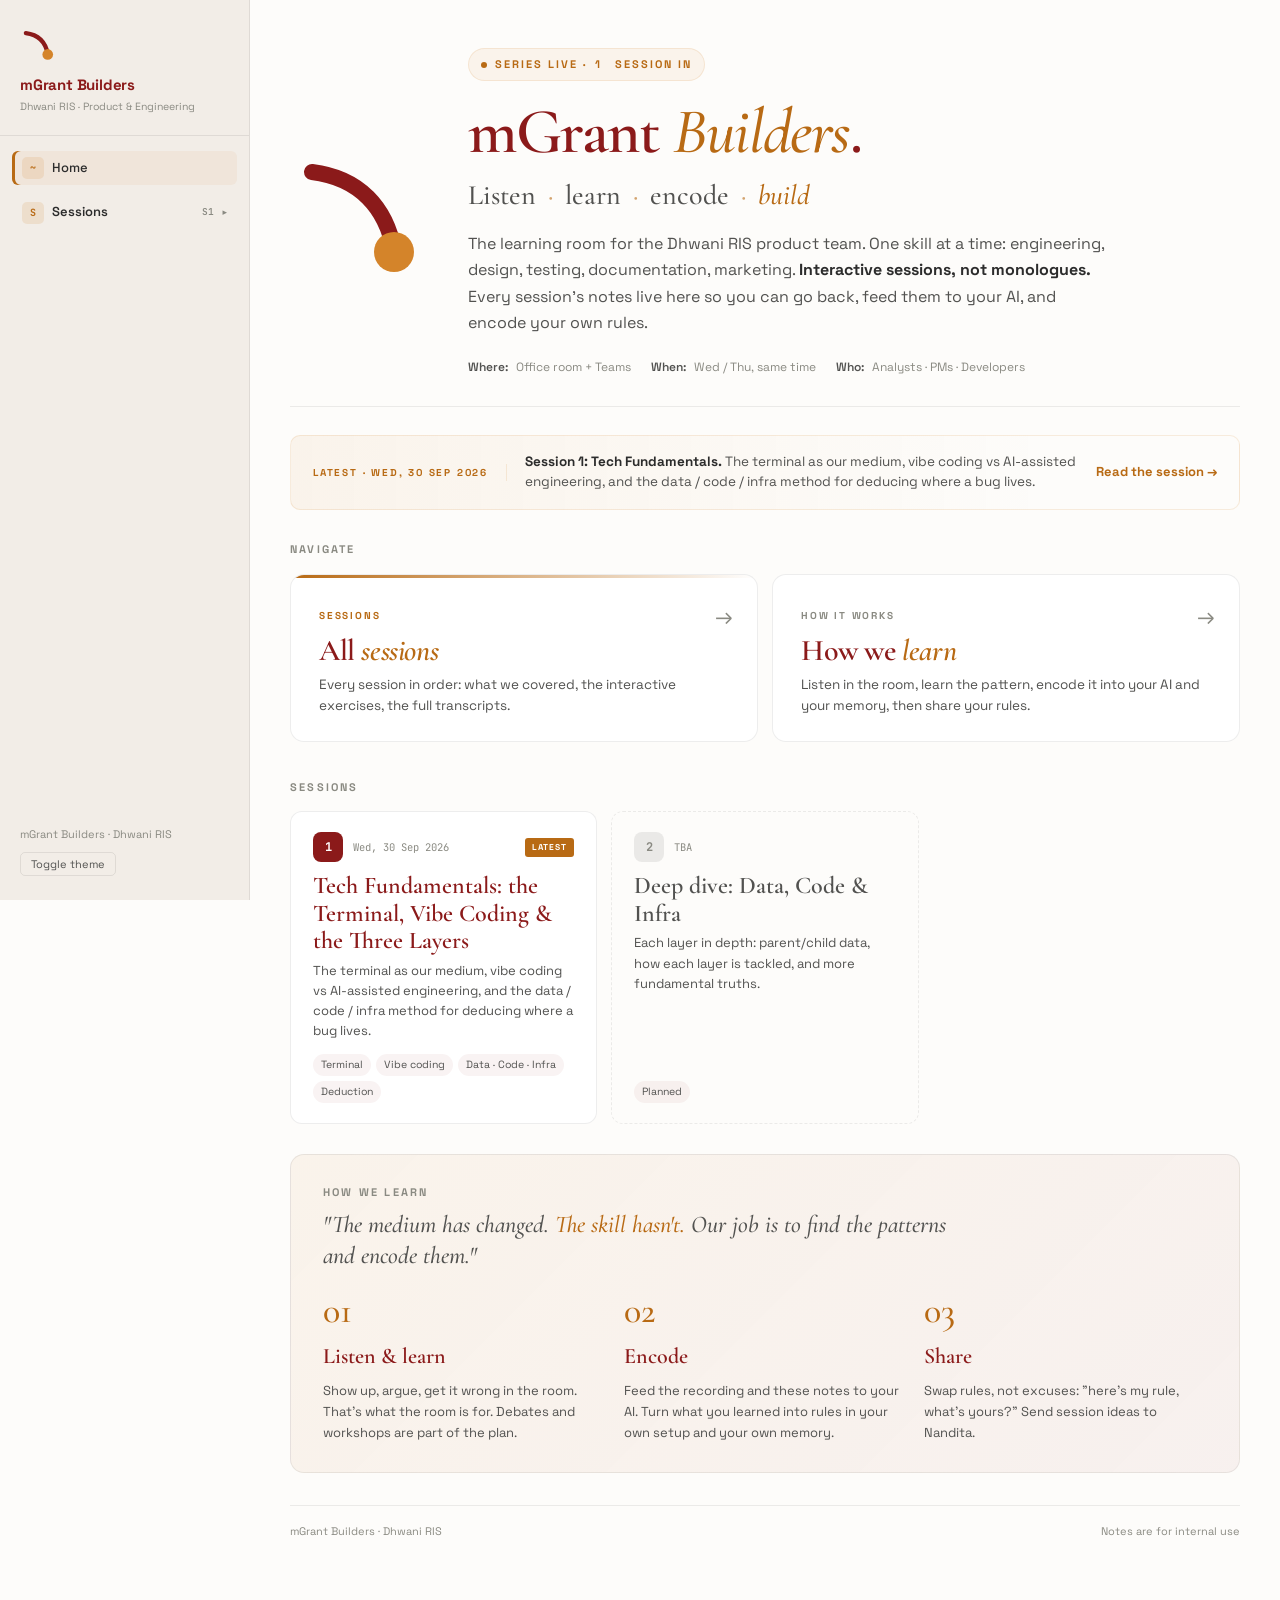
==== index.html @ bf8a9576 "Add mGrant Builders session site with Session 1: Tech Fundamentals Co-Authored-By: Claude Opus 5.5 (" ====
<!DOCTYPE html>
<html lang="en">
<head>
<meta charset="UTF-8">
<meta name="viewport" content="width=device-width, initial-scale=1.0">
<title>mGrant Builders &mdash; Dhwani RIS</title>
<meta name="description" content="mGrant Builders — session notes for the Dhwani RIS product team. Listen, learn, encode, build.">
<meta property="og:site_name" content="mGrant Builders — Dhwani RIS">
<meta property="og:title" content="mGrant Builders — Dhwani RIS">
<meta property="og:description" content="Session notes for the Dhwani RIS product team: fundamentals, patterns and the rules we encode into our AI.">
<meta property="og:type" content="website">
<link rel="icon" type="image/svg+xml" href="assets/logo.svg">
<link rel="preconnect" href="https://fonts.googleapis.com">
<link rel="stylesheet" href="https://fonts.googleapis.com/css2?family=Cormorant+Garamond:ital,wght@0,500;0,600;1,500&family=Space+Grotesk:wght@400;500;600;700&family=JetBrains+Mono:wght@400;500;600;700&display=swap">
<link rel="stylesheet" href="assets/style.css">
</head>
<body data-root="" data-page="index">

<aside class="sidebar"></aside>

<div class="main"><div class="content">

  <div class="home-hero">
    <svg class="home-logo" viewBox="0 0 150 150" aria-hidden="true">
      <path class="slide" d="M22 34 C 70 40, 96 70, 104 112" fill="none" stroke="#8B1A1A" stroke-width="16" stroke-linecap="round"/>
      <circle class="dot" cx="104" cy="114" r="20" fill="#D4842A"/>
    </svg>
    <div>
      <div class="home-eyebrow"><span class="pulse"></span> Series live &middot; <span id="sessionCount">1</span>&nbsp;session in</div>
      <h1>mGrant <em>Builders</em>.</h1>
      <div class="home-mantra">Listen<span class="sep">&middot;</span>learn<span class="sep">&middot;</span>encode<span class="sep">&middot;</span><em>build</em></div>
      <p class="home-hero-sub">The learning room for the Dhwani RIS product team. One skill at a time: engineering, design, testing, documentation, marketing. <strong>Interactive sessions, not monologues.</strong> Every session's notes live here so you can go back, feed them to your AI, and encode your own rules.</p>
      <div class="home-hero-meta">
        <span><strong>Where:</strong> Office room + Teams</span>
        <span><strong>When:</strong> Wed / Thu, same time</span>
        <span><strong>Who:</strong> Analysts &middot; PMs &middot; Developers</span>
      </div>
    </div>
  </div>

  <div class="home-last" id="latestBanner"></div>

  <div class="eyebrow">Navigate</div>
  <div class="home-nav">
    <a class="home-nav-card live" href="sessions/index.html">
      <span class="home-nav-tag">Sessions</span>
      <h3>All <em>sessions</em></h3>
      <p>Every session in order: what we covered, the interactive exercises, the full transcripts.</p>
    </a>
    <a class="home-nav-card" href="#how">
      <span class="home-nav-tag">How it works</span>
      <h3>How we <em>learn</em></h3>
      <p>Listen in the room, learn the pattern, encode it into your AI and your memory, then share your rules.</p>
    </a>
  </div>

  <div class="eyebrow">Sessions</div>
  <div class="session-grid" id="sessionGrid"></div>

  <div class="home-mission" id="how">
    <div class="eyebrow" style="margin-bottom:6px">How we learn</div>
    <p class="home-mission-lede">"The medium has changed. <em>The skill hasn't.</em> Our job is to find the patterns and encode them."</p>
    <div class="home-mission-grid">
      <div class="home-mission-block">
        <div class="home-mission-num">01</div>
        <h4>Listen &amp; learn</h4>
        <p>Show up, argue, get it wrong in the room. That's what the room is for. Debates and workshops are part of the plan.</p>
      </div>
      <div class="home-mission-block">
        <div class="home-mission-num">02</div>
        <h4>Encode</h4>
        <p>Feed the recording and these notes to your AI. Turn what you learned into rules in your own setup and your own memory.</p>
      </div>
      <div class="home-mission-block">
        <div class="home-mission-num">03</div>
        <h4>Share</h4>
        <p>Swap rules, not excuses: "here's my rule, what's yours?" Send session ideas to Nandita.</p>
      </div>
    </div>
  </div>

  <div class="main-footer">
    <span>mGrant Builders &middot; Dhwani RIS</span>
    <span>Notes are for internal use</span>
  </div>

</div></div>

<script src="assets/sessions.js"></script>
<script src="assets/site.js"></script>
</body>
</html>
---- assets/style.css ----
:root {
  --bg: #FDFCFA;
  --card-bg: #FFFFFF;
  --sidebar-bg: #F2EDE7;
  --sidebar-border: rgba(0,0,0,0.08);
  --text: #2C2C2C;
  --text-mid: #525250;
  --text-light: #8A8A82;
  --primary: #8B1A1A;
  --primary-bg: rgba(139, 26, 26, 0.05);
  --primary-light: rgba(139, 26, 26, 0.10);
  --accent: #B86A14;
  --accent-bg: rgba(212, 132, 42, 0.07);
  --accent-light: rgba(212, 132, 42, 0.14);
  --green: #1a7a1a;
  --green-bg: rgba(34, 139, 34, 0.08);
  --red: #A03030;
  --red-bg: rgba(160, 48, 48, 0.07);
  --rule: rgba(0,0,0,0.07);
  --code-bg: #1E1E1E;
  --code-fg: #E8A435;
  --infra: #3B6E8F;  --infra-bg: rgba(59,110,143,0.09);
  --code-c: #8B1A1A; --code-cbg: rgba(139,26,26,0.07);
  --data: #B86A14;   --data-bg: rgba(212,132,42,0.10);
  --sidebar-w: 250px;
  color-scheme: light;
}
@media (prefers-color-scheme: dark) {
  :root:not([data-theme="light"]) {
    --bg: #161412; --card-bg: #1F1C19; --sidebar-bg: #1A1715; --sidebar-border: rgba(255,255,255,0.08);
    --text: #ECE8E3; --text-mid: #BDB7AF; --text-light: #8C867E;
    --primary: #E0726A; --primary-bg: rgba(224,114,106,0.08); --primary-light: rgba(224,114,106,0.14);
    --accent: #E8A451; --accent-bg: rgba(232,164,81,0.08); --accent-light: rgba(232,164,81,0.16);
    --green: #6CC46C; --green-bg: rgba(108,196,108,0.10); --red: #E07A7A; --red-bg: rgba(224,122,122,0.10);
    --rule: rgba(255,255,255,0.08); --code-bg: #0F0E0D;
    --infra: #7FB3D5; --infra-bg: rgba(127,179,213,0.10);
    --code-c: #E0726A; --code-cbg: rgba(224,114,106,0.10);
    --data: #E8A451; --data-bg: rgba(232,164,81,0.12);
    color-scheme: dark;
  }
}
:root[data-theme="dark"] {
  --bg: #161412; --card-bg: #1F1C19; --sidebar-bg: #1A1715; --sidebar-border: rgba(255,255,255,0.08);
  --text: #ECE8E3; --text-mid: #BDB7AF; --text-light: #8C867E;
  --primary: #E0726A; --primary-bg: rgba(224,114,106,0.08); --primary-light: rgba(224,114,106,0.14);
  --accent: #E8A451; --accent-bg: rgba(232,164,81,0.08); --accent-light: rgba(232,164,81,0.16);
  --green: #6CC46C; --green-bg: rgba(108,196,108,0.10); --red: #E07A7A; --red-bg: rgba(224,122,122,0.10);
  --rule: rgba(255,255,255,0.08); --code-bg: #0F0E0D;
  --infra: #7FB3D5; --infra-bg: rgba(127,179,213,0.10);
  --code-c: #E0726A; --code-cbg: rgba(224,114,106,0.10);
  --data: #E8A451; --data-bg: rgba(232,164,81,0.12);
  color-scheme: dark;
}

* { margin: 0; padding: 0; box-sizing: border-box; }
html { scroll-behavior: smooth; }
body {
  font-family: 'Space Grotesk', system-ui, sans-serif;
  background: var(--bg); color: var(--text);
  font-size: 15px; line-height: 1.75;
  -webkit-font-smoothing: antialiased;
}
button { font-family: inherit; }
:focus-visible { outline: 2px solid var(--accent); outline-offset: 2px; border-radius: 4px; }

/* Sidebar (in-page nav) */
.sidebar {
  position: fixed; top: 0; left: 0; bottom: 0; width: var(--sidebar-w);
  background: var(--sidebar-bg); border-right: 1px solid var(--sidebar-border);
  overflow-y: auto; z-index: 100; padding: 24px 0; display: flex; flex-direction: column;
}
.sidebar-logo { padding: 0 20px 18px; border-bottom: 1px solid var(--sidebar-border); margin-bottom: 14px; }
.sidebar-logo .mark {
  width: 34px; height: 34px; border-radius: 8px; background: var(--primary); color: #fff;
  font-family: 'JetBrains Mono', monospace; font-weight: 700; font-size: 14px;
  display: flex; align-items: center; justify-content: center;
}
.sidebar-title { font-size: 15px; font-weight: 700; color: var(--primary); margin-top: 8px; letter-spacing: -0.2px; }
.sidebar-sub { font-size: 10.5px; color: var(--text-light); }
.sidebar-section-title {
  font-size: 10px; font-weight: 700; text-transform: uppercase; letter-spacing: 2px;
  color: var(--text-light); padding: 8px 22px 4px;
}
.sidebar nav { padding: 0 12px; }
.sidebar-link {
  display: flex; align-items: center; gap: 8px; padding: 6px 10px; margin: 1px 0; border-radius: 6px;
  text-decoration: none; font-size: 13px; font-weight: 500; color: var(--text-mid); transition: all .12s;
}
.sidebar-link .link-icon {
  font-family: 'JetBrains Mono', monospace; font-size: 10px; font-weight: 700;
  min-width: 22px; height: 22px; display: flex; align-items: center; justify-content: center;
  border-radius: 5px; background: rgba(128,128,128,0.10); color: var(--text-light); flex-shrink: 0;
}
.sidebar-link:hover { background: rgba(128,128,128,0.08); color: var(--text); }
.sidebar-link.active { background: var(--accent-bg); color: var(--text); box-shadow: inset 3px 0 0 var(--accent); }
.sidebar-link.active .link-icon { background: var(--accent-light); color: var(--accent); }
.sidebar-footer { margin-top: auto; padding: 16px 20px 0; font-size: 11px; color: var(--text-light); }
.theme-btn {
  margin-top: 8px; background: none; border: 1px solid var(--sidebar-border); color: var(--text-mid);
  font-size: 11px; padding: 4px 10px; border-radius: 5px; cursor: pointer;
}
.theme-btn:hover { color: var(--text); border-color: var(--text-light); }

.mobile-header {
  display: none; position: fixed; top: 0; left: 0; right: 0; height: 56px;
  background: var(--sidebar-bg); border-bottom: 1px solid var(--sidebar-border);
  z-index: 99; align-items: center; padding: 0 16px; gap: 10px;
}
.mobile-header .mark { width: 28px; height: 28px; font-size: 12px; }
.mobile-header span { font-size: 14px; font-weight: 700; color: var(--primary); }
.hamburger {
  margin-left: auto; width: 36px; height: 36px; display: flex; align-items: center; justify-content: center;
  border: none; background: none; cursor: pointer; font-size: 20px; color: var(--text);
}
.sidebar-overlay { display: none; position: fixed; inset: 0; background: rgba(0,0,0,0.35); z-index: 150; }

/* Main */
.main { margin-left: var(--sidebar-w); min-height: 100vh; padding: 32px 40px 60px; }
.content { max-width: 980px; margin: 0 auto; }

.page-header { margin-bottom: 28px; }
.breadcrumb { font-size: 11px; color: var(--text-light); margin-bottom: 8px; }
.page-header h1 { font-size: 28px; font-weight: 700; letter-spacing: -0.5px; line-height: 1.3; text-wrap: balance; }
.page-header h1 span { color: var(--primary); }
.page-meta { font-family: 'JetBrains Mono', monospace; font-size: 11px; color: var(--text-light); margin-top: 6px; letter-spacing: .3px; }
.page-lede { margin-top: 14px; font-size: 15px; color: var(--text-mid); max-width: 720px; }

section {
  background: var(--card-bg); border: 1px solid var(--rule); border-radius: 10px;
  padding: 24px 28px; margin-bottom: 20px; scroll-margin-top: 20px;
}
section h2 {
  font-size: 11px; font-weight: 700; text-transform: uppercase; letter-spacing: 2.5px;
  color: var(--primary); margin-bottom: 14px; display: flex; align-items: center; gap: 8px;
}
section h2 .badge {
  font-size: 8.5px; font-weight: 700; background: var(--accent-light); color: var(--accent);
  padding: 2px 6px; border-radius: 3px; letter-spacing: 1px;
}
section h3 { font-size: 15px; font-weight: 600; margin: 18px 0 8px; }
section h3:first-child { margin-top: 0; }

.prose { max-width: 720px; margin-bottom: 8px; }
.prose p { font-size: 14px; color: var(--text-mid); line-height: 1.7; margin-bottom: 8px; }
.prose p:last-child { margin-bottom: 0; }
.prose strong { color: var(--text); }

.outcomes {
  background: var(--accent-bg); border: 1px solid var(--accent-light); border-radius: 8px;
  padding: 16px 20px; margin: 12px 0 4px; max-width: 720px;
}
.outcomes h3 { font-size: 10px; font-weight: 700; text-transform: uppercase; letter-spacing: 2px; color: var(--accent); margin: 0 0 8px; }
.outcomes li { font-size: 13.5px; color: var(--text-mid); padding: 3px 0 3px 18px; list-style: none; position: relative; line-height: 1.6; }
.outcomes li::before { content: '\2713'; color: var(--accent); font-weight: 700; position: absolute; left: 0; }

.n { display: flex; gap: 10px; padding: 8px 0; border-bottom: 1px solid var(--rule); }
.n:last-child { border-bottom: none; }
.n i {
  font-style: normal; font-family: 'JetBrains Mono', monospace; font-weight: 600; font-size: 10px;
  min-width: 20px; height: 20px; display: flex; align-items: center; justify-content: center;
  border-radius: 4px; flex-shrink: 0; margin-top: 3px; background: var(--primary-bg); color: var(--primary);
}
.n i.accent { background: var(--accent-light); color: var(--accent); }
.n i.soon { background: rgba(128,128,128,0.10); color: var(--text-light); }
.n i.x { background: var(--red-bg); color: var(--red); }
.n p { color: var(--text-mid); font-size: 13.5px; line-height: 1.6; }
.n p strong { color: var(--text); font-weight: 600; }

.callout { background: var(--primary-bg); border-left: 3px solid var(--primary); padding: 12px 16px; border-radius: 0 6px 6px 0; margin: 10px 0; max-width: 720px; }
.callout p { font-size: 13.5px; color: var(--text-mid); line-height: 1.6; }
.callout strong { color: var(--text); }
.callout.accent { background: var(--accent-bg); border-left-color: var(--accent); }
.callout.green { background: var(--green-bg); border-left-color: var(--green); }
.callout.note { background: rgba(128,128,128,0.06); border-left-color: var(--text-light); }

.quote { border-left: 3px solid var(--accent); padding: 10px 16px; margin: 12px 0; font-style: italic; color: var(--text-mid); font-size: 14px; line-height: 1.7; max-width: 720px; }
.quote cite { display: block; font-style: normal; font-size: 11px; color: var(--text-light); margin-top: 4px; }

.analogy { background: var(--primary-bg); border-radius: 8px; padding: 14px 18px; margin: 12px 0; max-width: 720px; }
.analogy .label { font-size: 9px; font-weight: 700; text-transform: uppercase; letter-spacing: 1.5px; color: var(--primary); margin-bottom: 4px; }
.analogy p { font-size: 13.5px; color: var(--text-mid); line-height: 1.6; }

.stat-row { display: grid; grid-template-columns: repeat(4, 1fr); gap: 12px; margin: 16px 0 4px; }
.stat { background: var(--accent-bg); border-radius: 8px; padding: 14px 12px; text-align: center; border-top: 2px solid var(--accent); }
.stat-num { font-family: 'JetBrains Mono', monospace; font-size: 22px; font-weight: 700; color: var(--accent); font-variant-numeric: tabular-nums; }
.stat-label { font-size: 10px; font-weight: 600; text-transform: uppercase; letter-spacing: 1px; color: var(--text-light); margin-top: 2px; line-height: 1.4; }

.cols { display: grid; grid-template-columns: 1fr 1fr; gap: 14px; }

.pills { display: flex; flex-wrap: wrap; gap: 8px; margin: 10px 0 4px; }
.pill { font-size: 12.5px; font-weight: 500; padding: 5px 12px; border-radius: 999px; background: var(--primary-bg); color: var(--text); border: 1px solid var(--primary-light); }
.pill.dim { background: transparent; color: var(--text-light); border-style: dashed; }

.template {
  background: var(--code-bg); color: #D4D4D4; font-family: 'JetBrains Mono', monospace; font-size: 11.5px;
  padding: 16px 18px; border-radius: 6px; margin: 8px 0 12px; overflow-x: auto; line-height: 1.85;
  white-space: pre-wrap; word-wrap: break-word;
}
.template .comment { color: #6A9955; }
.template .key { color: #E8A435; }
.copy-block { position: relative; }
.copy-btn {
  position: absolute; top: 8px; right: 8px; background: rgba(255,255,255,0.1); border: 1px solid rgba(255,255,255,0.15);
  color: #bbb; font-family: 'JetBrains Mono', monospace; font-size: 10px; font-weight: 600; padding: 4px 10px;
  border-radius: 4px; cursor: pointer; text-transform: uppercase; letter-spacing: 1px;
}
.copy-btn:hover { background: #8B1A1A; border-color: #8B1A1A; color: #fff; }
.copy-btn.copied { background: #1a7a1a; border-color: #1a7a1a; color: #fff; }

/* Evolution timeline */
.evo { display: grid; grid-template-columns: repeat(4, 1fr); gap: 0; margin: 16px 0 10px; position: relative; }
.evo::before { content: ''; position: absolute; top: 19px; left: 12%; right: 12%; height: 2px; background: var(--rule); }
.evo-step { background: none; border: none; cursor: pointer; text-align: center; padding: 0 6px; position: relative; color: inherit; }
.evo-dot {
  width: 40px; height: 40px; border-radius: 50%; margin: 0 auto 8px; display: flex; align-items: center; justify-content: center;
  background: var(--card-bg); border: 2px solid var(--rule); font-family: 'JetBrains Mono', monospace; font-size: 13px; font-weight: 700;
  color: var(--text-light); transition: all .15s; position: relative;
}
.evo-step:hover .evo-dot { border-color: var(--accent); color: var(--accent); }
.evo-step[aria-selected="true"] .evo-dot { background: var(--primary); border-color: var(--primary); color: #fff; }
.evo-era { font-family: 'JetBrains Mono', monospace; font-size: 10px; color: var(--text-light); letter-spacing: .5px; }
.evo-name { font-size: 13px; font-weight: 600; line-height: 1.35; }
.evo-panel { background: rgba(128,128,128,0.05); border-radius: 8px; padding: 14px 18px; min-height: 74px; max-width: 720px; }
.evo-panel p { font-size: 13.5px; color: var(--text-mid); }
.evo-panel .cmd { display: inline-block; font-family: 'JetBrains Mono', monospace; font-size: 12px; background: var(--code-bg); color: var(--code-fg); padding: 1px 8px; border-radius: 4px; margin-top: 6px; }

/* Reveal card */
.reveal { border: 1px dashed var(--primary-light); border-radius: 8px; padding: 14px 18px; margin: 14px 0; max-width: 720px; }
.reveal .q { font-weight: 600; font-size: 14.5px; }
.reveal .opts { display: flex; flex-wrap: wrap; gap: 8px; margin-top: 10px; }
.opt-btn {
  font-size: 13px; font-weight: 500; padding: 6px 14px; border-radius: 6px; cursor: pointer;
  background: var(--card-bg); border: 1px solid var(--rule); color: var(--text);
  transition: all .12s;
}
.opt-btn:hover { border-color: var(--accent); }
.opt-btn.right { background: var(--green-bg); border-color: var(--green); color: var(--green); }
.opt-btn.wrong { background: var(--red-bg); border-color: var(--red); color: var(--red); }
.feedback { font-size: 13.5px; color: var(--text-mid); margin-top: 10px; display: none; line-height: 1.6; }
.feedback.show { display: block; }
.feedback strong { color: var(--text); }

/* Vibe vs assisted */
.vs { display: grid; grid-template-columns: 1fr 1fr; gap: 14px; margin: 12px 0; }
.vs-card { border-radius: 8px; padding: 16px 18px; border: 1px solid var(--rule); }
.vs-card.vibe { background: var(--red-bg); }
.vs-card.ai { background: var(--green-bg); }
.vs-card h4 { font-size: 10px; font-weight: 700; text-transform: uppercase; letter-spacing: 1.8px; margin-bottom: 6px; }
.vs-card.vibe h4 { color: var(--red); }
.vs-card.ai h4 { color: var(--green); }
.vs-card .big { font-size: 16px; font-weight: 600; line-height: 1.4; margin-bottom: 8px; }
.vs-card ul { list-style: none; }
.vs-card li { font-size: 13px; color: var(--text-mid); padding: 2px 0 2px 16px; position: relative; line-height: 1.55; }
.vs-card li::before { content: '\2022'; position: absolute; left: 2px; font-weight: 700; }
.vs-card.vibe li::before { color: var(--red); }
.vs-card.ai li::before { color: var(--green); }
.vs-card .eg { margin-top: 10px; font-family: 'JetBrains Mono', monospace; font-size: 11.5px; background: var(--card-bg); border-radius: 6px; padding: 8px 10px; color: var(--text); line-height: 1.55; border: 1px solid var(--rule); }

/* Sorting game */
.sorter { margin-top: 8px; }
.sort-item { display: flex; align-items: center; gap: 12px; padding: 10px 0; border-bottom: 1px solid var(--rule); flex-wrap: wrap; }
.sort-item:last-child { border-bottom: none; }
.sort-item .prompt { flex: 1 1 320px; font-family: 'JetBrains Mono', monospace; font-size: 12px; color: var(--text); line-height: 1.55; }
.sort-item .btns { display: flex; gap: 6px; }
.sort-item .btns .opt-btn { font-size: 12px; padding: 4px 10px; }
.sort-item .why { flex-basis: 100%; font-size: 12.5px; color: var(--text-mid); display: none; }
.sort-item .why.show { display: block; }
.score { font-family: 'JetBrains Mono', monospace; font-size: 11px; color: var(--text-light); margin-top: 10px; }

/* Weakness grid */
.weak-grid { display: grid; grid-template-columns: repeat(3, 1fr); gap: 10px; margin: 10px 0; }
.weak { background: rgba(128,128,128,0.05); border-radius: 8px; padding: 12px 14px; }
.weak b { display: block; font-size: 13.5px; margin-bottom: 2px; }
.weak span { font-size: 12.5px; color: var(--text-mid); line-height: 1.5; display: block; }

/* Three layers */
.layers-wrap { display: grid; grid-template-columns: 300px 1fr; gap: 22px; align-items: start; margin-top: 10px; }
.layer-svg { width: 100%; height: auto; display: block; }
.layer-svg .lyr { cursor: pointer; transition: opacity .15s; }
.layer-svg .lyr rect { transition: stroke-width .15s; }
.layer-svg text { font-family: 'Space Grotesk', system-ui, sans-serif; pointer-events: none; }
.layer-tabs { display: flex; gap: 6px; margin-bottom: 12px; flex-wrap: wrap; }
.layer-tab {
  font-size: 13px; font-weight: 600; padding: 6px 14px; border-radius: 6px; cursor: pointer;
  border: 1px solid var(--rule); background: var(--card-bg); color: var(--text-mid);
}
.layer-tab[aria-selected="true"][data-l="infra"] { background: var(--infra-bg); border-color: var(--infra); color: var(--infra); }
.layer-tab[aria-selected="true"][data-l="code"] { background: var(--code-cbg); border-color: var(--code-c); color: var(--code-c); }
.layer-tab[aria-selected="true"][data-l="data"] { background: var(--data-bg); border-color: var(--data); color: var(--data); }
.layer-panel h4 { font-size: 20px; font-weight: 700; letter-spacing: -.3px; margin-bottom: 2px; }
.layer-panel .tag { font-size: 13px; color: var(--text-light); margin-bottom: 12px; }
.kv { display: grid; grid-template-columns: 120px 1fr; gap: 6px 14px; font-size: 13.5px; }
.kv dt { font-size: 10px; font-weight: 700; text-transform: uppercase; letter-spacing: 1.2px; color: var(--text-light); padding-top: 3px; }
.kv dd { color: var(--text-mid); line-height: 1.6; }
.kv dd strong { color: var(--text); }

/* Deduction stepper */
.triage { border: 1px solid var(--rule); border-radius: 10px; padding: 18px 20px; margin: 12px 0; background: rgba(128,128,128,0.03); }
.triage-issue { display: flex; gap: 10px; align-items: flex-start; margin-bottom: 14px; }
.triage-issue .who { font-size: 10px; font-weight: 700; text-transform: uppercase; letter-spacing: 1.5px; color: var(--text-light); padding-top: 3px; min-width: 52px; }
.triage-issue .bubble { background: var(--card-bg); border: 1px solid var(--rule); border-radius: 10px 10px 10px 2px; padding: 8px 12px; font-size: 14px; }
.t-step { display: flex; gap: 12px; padding: 10px 0; border-top: 1px solid var(--rule); align-items: flex-start; }
.t-step[hidden] { display: none; }
.t-num { font-family: 'JetBrains Mono', monospace; font-weight: 700; font-size: 11px; min-width: 26px; height: 26px; border-radius: 50%; display: flex; align-items: center; justify-content: center; background: var(--primary); color: #fff; flex-shrink: 0; }
.t-body { flex: 1; }
.t-q { font-size: 14.5px; font-weight: 600; }
.t-hint { font-size: 12.5px; color: var(--text-light); }
.t-btns { display: flex; gap: 8px; margin-top: 8px; }
.t-btns .opt-btn.picked { background: var(--accent-light); border-color: var(--accent); color: var(--text); }
.verdict { margin-top: 12px; border-radius: 8px; padding: 14px 16px; display: none; }
.verdict.show { display: block; }
.verdict .v-label { font-size: 10px; font-weight: 700; text-transform: uppercase; letter-spacing: 1.8px; }
.verdict .v-title { font-size: 18px; font-weight: 700; margin: 2px 0 4px; }
.verdict p { font-size: 13.5px; color: var(--text-mid); line-height: 1.6; }
.verdict.infra { background: var(--infra-bg); } .verdict.infra .v-label, .verdict.infra .v-title { color: var(--infra); }
.verdict.code  { background: var(--code-cbg); } .verdict.code  .v-label, .verdict.code  .v-title { color: var(--code-c); }
.verdict.data  { background: var(--data-bg); }  .verdict.data  .v-label, .verdict.data  .v-title { color: var(--data); }
.verdict.none  { background: rgba(128,128,128,0.07); }
.reset-btn { margin-top: 10px; font-size: 12px; background: none; border: none; color: var(--primary); cursor: pointer; font-weight: 600; padding: 0; }
.reset-btn:hover { text-decoration: underline; }

/* Practice cards */
.practice { display: grid; grid-template-columns: 1fr 1fr; gap: 12px; margin-top: 10px; }
.p-card { border: 1px solid var(--rule); border-radius: 8px; padding: 14px 16px; display: flex; flex-direction: column; }
.p-card .scen { font-size: 13.5px; line-height: 1.55; flex: 1; }
.p-card .opts { display: flex; gap: 6px; margin-top: 10px; }
.p-card .opt-btn { font-size: 12px; padding: 4px 10px; flex: 1; }
.p-card .feedback { font-size: 12.5px; }

/* Checklist */
.check-item { display: flex; gap: 12px; align-items: flex-start; padding: 9px 0; border-bottom: 1px solid var(--rule); cursor: pointer; }
.check-item:last-child { border-bottom: none; }
.check-item input { margin-top: 5px; width: 16px; height: 16px; accent-color: var(--primary); flex-shrink: 0; cursor: pointer; }
.check-item .ci-text { font-size: 13.5px; color: var(--text-mid); line-height: 1.6; }
.check-item .ci-text strong { color: var(--text); }
.check-item .owner { font-family: 'JetBrains Mono', monospace; font-size: 10px; font-weight: 600; padding: 1px 7px; border-radius: 3px; background: var(--primary-bg); color: var(--primary); margin-right: 6px; white-space: nowrap; }
.check-item input:checked + .ci-text { text-decoration: line-through; opacity: .55; }

/* Transcript */
details.transcript summary { cursor: pointer; font-size: 14px; font-weight: 600; list-style: none; display: flex; align-items: center; gap: 8px; }
details.transcript summary::-webkit-details-marker { display: none; }
details.transcript summary .chev { transition: transform .15s; color: var(--accent); font-size: 11px; }
details.transcript[open] summary .chev { transform: rotate(90deg); }
.tr-tools { display: flex; gap: 10px; align-items: center; margin: 14px 0 8px; flex-wrap: wrap; }
.tr-search { flex: 1 1 240px; font-family: inherit; font-size: 13.5px; padding: 7px 12px; border-radius: 6px; border: 1px solid var(--rule); background: var(--bg); color: var(--text); }
.tr-count { font-family: 'JetBrains Mono', monospace; font-size: 11px; color: var(--text-light); }
.tr-list { max-height: 560px; overflow-y: auto; border: 1px solid var(--rule); border-radius: 8px; padding: 4px 14px; }
.tr-line { display: grid; grid-template-columns: 78px 1fr; gap: 10px; padding: 6px 0; border-bottom: 1px solid var(--rule); font-size: 13.5px; line-height: 1.6; }
.tr-line:last-child { border-bottom: none; }
.tr-line .spk { font-family: 'JetBrains Mono', monospace; font-size: 10.5px; font-weight: 600; color: var(--text-light); padding-top: 3px; }
.tr-line.lead .spk { color: var(--primary); }
.tr-line .txt { color: var(--text-mid); }
.tr-line mark { background: var(--accent-light); color: var(--text); border-radius: 2px; padding: 0 1px; }

.main-footer { margin-top: 28px; padding-top: 16px; border-top: 1px solid var(--rule); display: flex; justify-content: space-between; flex-wrap: wrap; gap: 8px; font-size: 11px; color: var(--text-light); }

@media (max-width: 900px) {
  .sidebar { transform: translateX(-100%); transition: transform .25s ease; width: 280px; z-index: 200; }
  .sidebar.open { transform: translateX(0); }
  .sidebar-overlay.open { display: block; }
  .mobile-header { display: flex; }
  .main { margin-left: 0; padding: 72px 16px 40px; }
  section { padding: 20px 18px; }
  .cols, .vs, .practice { grid-template-columns: 1fr; }
  .weak-grid { grid-template-columns: 1fr 1fr; }
  .stat-row { grid-template-columns: 1fr 1fr; }
  .layers-wrap { grid-template-columns: 1fr; }
  .layer-svg { max-width: 300px; margin: 0 auto; }
  .kv { grid-template-columns: 1fr; gap: 2px; }
  .kv dd { margin-bottom: 8px; }
}
@media (max-width: 560px) {
  .evo { grid-template-columns: repeat(2, 1fr); row-gap: 14px; }
  .evo::before { display: none; }
  .weak-grid { grid-template-columns: 1fr; }
  .tr-line { grid-template-columns: 1fr; gap: 0; }
  .page-header h1 { font-size: 23px; }
}
@media (prefers-reduced-motion: reduce) { * { transition: none !important; scroll-behavior: auto !important; } }

/* ═══════════════════════════════
   SHARED SITE CHROME (sidebar groups, badges)
   ═══════════════════════════════ */
.sidebar-logo { text-decoration: none; display: block; }
.sidebar-logo svg { width: 40px; height: 40px; display: block; }
.sidebar-section { padding: 0 12px; margin-bottom: 8px; }
.sidebar-section .sidebar-section-title { padding: 8px 10px 4px; }
.sidebar-link .badge-new, .sidebar-link .badge-soon {
  margin-left: auto; font-size: 8.5px; font-weight: 700; letter-spacing: 1px; text-transform: uppercase;
  padding: 2px 6px; border-radius: 3px;
}
.sidebar-link .badge-new { background: var(--accent); color: #fff; }
.sidebar-link .badge-soon { background: rgba(128,128,128,0.12); color: var(--text-light); }
.sidebar-link.upcoming { opacity: .6; pointer-events: none; }
.sidebar-link.current { background: var(--accent-bg); color: var(--text); box-shadow: inset 3px 0 0 var(--accent); }
.sidebar-link.current .link-icon { background: var(--accent-light); color: var(--accent); }

details.sidebar-group { padding: 0 12px; margin-bottom: 6px; }
details.sidebar-group > summary {
  list-style: none; cursor: pointer; display: flex; align-items: center; gap: 8px; padding: 7px 10px;
  border-radius: 6px; font-size: 13px; font-weight: 600; color: var(--text); user-select: none;
}
details.sidebar-group > summary::-webkit-details-marker { display: none; }
details.sidebar-group > summary:hover { background: rgba(128,128,128,0.08); }
details.sidebar-group > summary .link-icon {
  font-family: 'JetBrains Mono', monospace; font-size: 10px; font-weight: 700; min-width: 22px; height: 22px;
  display: flex; align-items: center; justify-content: center; border-radius: 5px;
  background: var(--accent-light); color: var(--accent);
}
details.sidebar-group > summary .hint { margin-left: auto; font-family: 'JetBrains Mono', monospace; font-size: 9.5px; font-weight: 600; color: var(--text-light); }
details.sidebar-group > summary .chev { font-size: 9px; color: var(--text-light); transition: transform .18s; }
details.sidebar-group[open] > summary .chev { transform: rotate(90deg); color: var(--accent); }
details.sidebar-group[open] > summary { background: var(--accent-bg); }
.sidebar-children { margin: 2px 0 4px 11px; padding-left: 8px; border-left: 1px solid var(--rule); }
.sidebar-children .sidebar-link { font-size: 12.5px; padding: 5px 10px; }
.sidebar-toc .sidebar-link { font-size: 12.5px; padding: 5px 10px; }

.breadcrumb a { color: var(--text-light); text-decoration: none; }
.breadcrumb a:hover { color: var(--primary); }

/* Prev / next session pager */
.pager { display: grid; grid-template-columns: 1fr 1fr; gap: 12px; margin-top: 24px; }
.pager a, .pager span {
  display: block; padding: 14px 18px; border: 1px solid var(--rule); border-radius: 10px; text-decoration: none;
  background: var(--card-bg); color: var(--text);
}
.pager a:hover { border-color: var(--accent); }
.pager .dir { font-size: 10px; font-weight: 700; letter-spacing: 1.6px; text-transform: uppercase; color: var(--text-light); }
.pager .ttl { font-size: 14px; font-weight: 600; }
.pager .next { text-align: right; }
.pager span { opacity: .55; }

/* ═══════════════════════════════
   HOME
   ═══════════════════════════════ */
.home-hero { display: grid; grid-template-columns: auto 1fr; gap: 28px; align-items: center; margin: 16px 0 28px; padding: 0 0 28px; border-bottom: 1px solid var(--rule); }
.home-logo { width: 150px; height: 150px; display: block; flex-shrink: 0; }
.home-logo .slide { stroke-dasharray: 220; stroke-dashoffset: 220; animation: slide-draw .8s ease-out .1s forwards; }
.home-logo .dot { transform-box: fill-box; transform-origin: center; transform: scale(0); animation: dot-land .5s cubic-bezier(.34,1.56,.64,1) .7s forwards; }
@keyframes slide-draw { to { stroke-dashoffset: 0; } }
@keyframes dot-land { to { transform: scale(1); } }
.home-eyebrow {
  display: inline-flex; align-items: center; gap: 8px; font-size: 11px; font-weight: 700; letter-spacing: .18em;
  text-transform: uppercase; color: var(--accent); padding: 6px 12px; border: 1px solid var(--accent-light);
  border-radius: 100px; background: var(--accent-bg); margin-bottom: 20px;
}
.home-eyebrow .pulse { width: 6px; height: 6px; border-radius: 50%; background: var(--accent); animation: home-pulse 2.4s infinite; }
@keyframes home-pulse { 0% { box-shadow: 0 0 0 0 rgba(212,132,42,.45); } 70% { box-shadow: 0 0 0 9px rgba(212,132,42,0); } 100% { box-shadow: 0 0 0 0 rgba(212,132,42,0); } }
.home-hero h1 { font-family: 'Cormorant Garamond', Georgia, serif; font-size: 64px; font-weight: 600; line-height: .98; letter-spacing: -1.4px; color: var(--primary); margin: 0 0 14px; }
.home-hero h1 em { font-style: italic; color: var(--accent); font-weight: 500; }
.home-mantra { font-family: 'Cormorant Garamond', Georgia, serif; font-size: 28px; font-weight: 500; line-height: 1.25; color: var(--text-mid); margin: 0 0 18px; }
.home-mantra .sep { color: var(--accent); opacity: .6; margin: 0 12px; }
.home-mantra em { font-style: italic; color: var(--accent); }
.home-hero-sub { font-size: 16px; line-height: 1.65; color: var(--text-mid); max-width: 640px; margin: 0 0 20px; }
.home-hero-sub strong { color: var(--text); }
.home-hero-meta { display: flex; gap: 20px; flex-wrap: wrap; font-size: 12px; color: var(--text-light); }
.home-hero-meta strong { color: var(--text-mid); font-weight: 600; margin-right: 5px; }

.home-last {
  display: flex; align-items: center; gap: 18px; flex-wrap: wrap; margin: 4px 0 30px; padding: 16px 22px;
  background: linear-gradient(90deg, var(--accent-bg), transparent 80%); border: 1px solid var(--accent-light); border-radius: 10px;
}
.home-last-label { font-size: 10px; font-weight: 700; letter-spacing: .18em; text-transform: uppercase; color: var(--accent); white-space: nowrap; padding-right: 18px; border-right: 1px solid var(--accent-light); }
.home-last-text { font-size: 13.5px; color: var(--text-mid); line-height: 1.55; flex: 1; min-width: 220px; }
.home-last-text strong { color: var(--text); }
.home-last-cta { font-size: 13px; font-weight: 700; color: var(--accent); text-decoration: none; white-space: nowrap; }
.home-last-cta:hover { text-decoration: underline; }

.eyebrow { font-size: 11px; font-weight: 700; letter-spacing: .2em; text-transform: uppercase; color: var(--text-light); margin: 0 0 14px; }

.home-nav { display: grid; grid-template-columns: repeat(2, 1fr); gap: 14px; margin: 4px 0 36px; }
.home-nav-card {
  display: block; position: relative; padding: 26px 28px 24px; border: 1px solid var(--rule); border-radius: 14px;
  text-decoration: none; color: inherit; background: var(--card-bg); transition: transform .18s, box-shadow .18s, border-color .18s; overflow: hidden;
}
.home-nav-card::after { content: '\2192'; position: absolute; top: 22px; right: 24px; font-size: 22px; color: var(--text-light); transition: color .15s, transform .15s; }
.home-nav-card:hover { transform: translateY(-2px); box-shadow: 0 8px 28px rgba(0,0,0,.06); border-color: var(--accent); }
.home-nav-card:hover::after { color: var(--accent); transform: translateX(3px); }
.home-nav-card.live::before { content: ''; position: absolute; top: 0; left: 0; right: 0; height: 3px; background: linear-gradient(90deg, var(--accent), transparent); }
.home-nav-tag { display: inline-block; font-size: 10px; font-weight: 700; letter-spacing: .18em; text-transform: uppercase; color: var(--text-light); margin-bottom: 10px; }
.home-nav-card.live .home-nav-tag { color: var(--accent); }
.home-nav-card h3 { font-family: 'Cormorant Garamond', Georgia, serif; font-size: 30px; font-weight: 600; color: var(--primary); letter-spacing: -.4px; line-height: 1.1; margin: 0 0 8px; }
.home-nav-card h3 em { font-style: italic; color: var(--accent); }
.home-nav-card p { font-size: 13.5px; line-height: 1.55; color: var(--text-mid); }

.home-mission { margin: 8px 0 32px; padding: 28px 32px; background: linear-gradient(135deg, var(--accent-bg), var(--primary-bg)); border: 1px solid var(--rule); border-radius: 14px; }
.home-mission-lede { font-family: 'Cormorant Garamond', Georgia, serif; font-size: 24px; font-weight: 500; font-style: italic; line-height: 1.3; color: var(--text-mid); margin: 0 0 22px; max-width: 640px; }
.home-mission-lede em { color: var(--accent); }
.home-mission-grid { display: grid; grid-template-columns: repeat(3, 1fr); gap: 18px; }
.home-mission-num { font-family: 'Cormorant Garamond', Georgia, serif; font-size: 36px; font-weight: 500; color: var(--accent); line-height: 1; margin-bottom: 8px; }
.home-mission-block h4 { font-family: 'Cormorant Garamond', Georgia, serif; font-size: 22px; font-weight: 600; color: var(--primary); margin: 0 0 6px; }
.home-mission-block p { font-size: 13px; line-height: 1.6; color: var(--text-mid); }

/* Session cards (home) */
.session-grid { display: grid; grid-template-columns: repeat(auto-fill, minmax(270px, 1fr)); gap: 14px; margin: 4px 0 30px; }
.session-card {
  display: flex; flex-direction: column; padding: 20px 22px; border: 1px solid var(--rule); border-radius: 12px; background: var(--card-bg);
  text-decoration: none; color: inherit; transition: transform .18s, box-shadow .18s, border-color .18s; position: relative;
}
a.session-card:hover { transform: translateY(-2px); box-shadow: 0 8px 24px rgba(0,0,0,.06); border-color: var(--accent); }
.session-card .sc-top { display: flex; align-items: center; gap: 10px; margin-bottom: 10px; }
.session-card .sc-num {
  font-family: 'JetBrains Mono', monospace; font-weight: 700; font-size: 12px; width: 30px; height: 30px; border-radius: 8px;
  display: flex; align-items: center; justify-content: center; background: var(--primary); color: #fff;
}
.session-card .sc-date { font-family: 'JetBrains Mono', monospace; font-size: 10.5px; color: var(--text-light); }
.session-card .sc-badge { margin-left: auto; font-size: 8.5px; font-weight: 700; letter-spacing: 1px; text-transform: uppercase; padding: 2px 7px; border-radius: 3px; background: var(--accent); color: #fff; }
.session-card h3 { font-family: 'Cormorant Garamond', Georgia, serif; font-size: 24px; font-weight: 600; color: var(--primary); line-height: 1.15; margin: 0 0 6px; }
.session-card p { font-size: 13px; color: var(--text-mid); line-height: 1.55; flex: 1; }
.session-card .sc-tags { display: flex; flex-wrap: wrap; gap: 5px; margin-top: 12px; }
.session-card .sc-tags span { font-size: 10.5px; padding: 2px 8px; border-radius: 999px; background: var(--primary-bg); color: var(--text-mid); }
.session-card.upcoming { border-style: dashed; background: transparent; }
.session-card.upcoming .sc-num { background: rgba(128,128,128,.15); color: var(--text-light); }
.session-card.upcoming h3 { color: var(--text-mid); }

/* All sessions list */
.s-row { display: grid; grid-template-columns: 44px 1fr auto; gap: 16px; align-items: center; padding: 16px 0; border-bottom: 1px solid var(--rule); text-decoration: none; color: inherit; }
.s-row:last-child { border-bottom: none; }
a.s-row:hover .s-title { color: var(--accent); }
.s-row .s-num { font-family: 'JetBrains Mono', monospace; font-weight: 700; font-size: 13px; width: 40px; height: 40px; border-radius: 10px; display: flex; align-items: center; justify-content: center; background: var(--primary); color: #fff; }
.s-row.upcoming .s-num { background: rgba(128,128,128,.15); color: var(--text-light); }
.s-row .s-title { font-size: 16px; font-weight: 600; transition: color .12s; }
.s-row .s-desc { font-size: 13px; color: var(--text-mid); line-height: 1.5; }
.s-row .s-date { font-family: 'JetBrains Mono', monospace; font-size: 11px; color: var(--text-light); white-space: nowrap; }

@media (max-width: 900px) {
  .home-hero { grid-template-columns: 1fr; gap: 14px; }
  .home-logo { width: 96px; height: 96px; }
  .home-hero h1 { font-size: 44px; }
  .home-mantra { font-size: 20px; }
  .home-nav, .home-mission-grid, .pager { grid-template-columns: 1fr; }
  .home-last-label { border-right: none; padding-right: 0; width: 100%; }
  .s-row { grid-template-columns: 40px 1fr; }
  .s-row .s-date { grid-column: 2; }
}
@media (max-width: 480px) { .home-hero h1 { font-size: 36px; } .home-mantra { font-size: 17px; } .home-mantra .sep { margin: 0 6px; } }
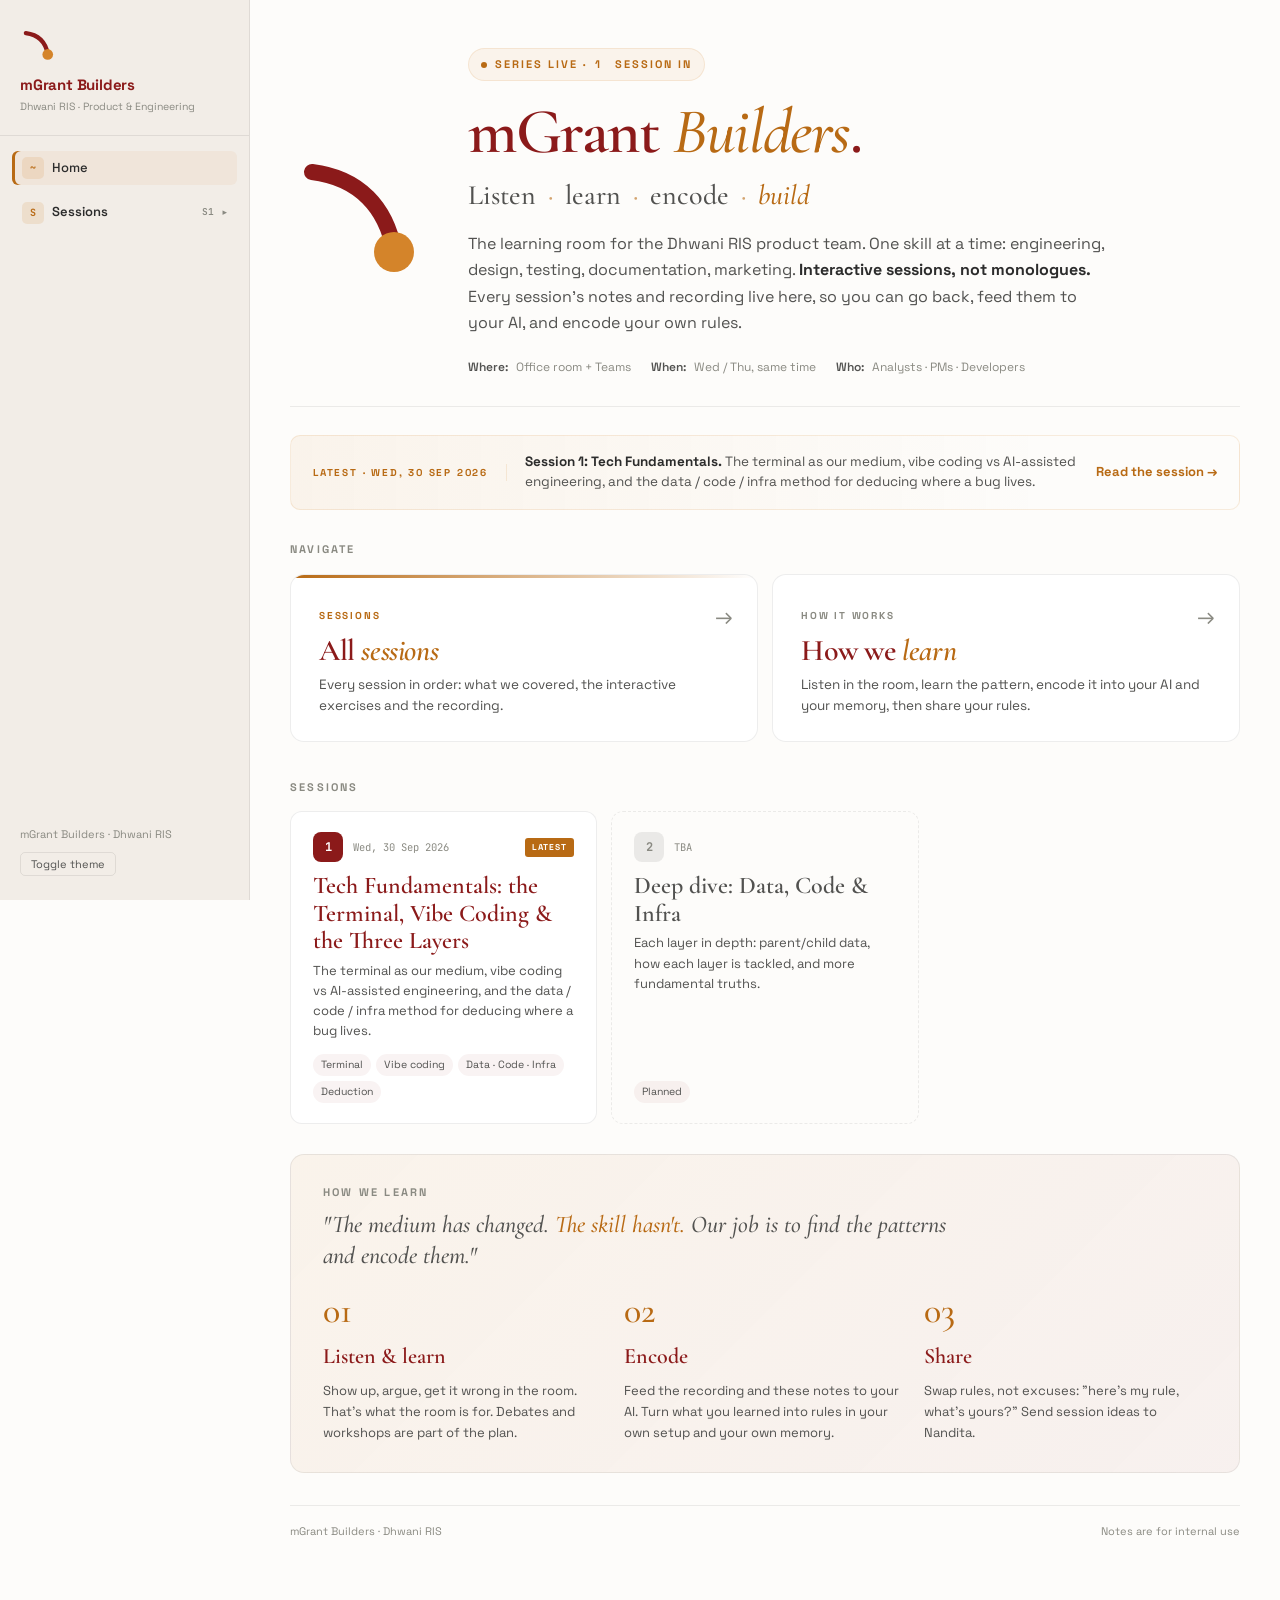
==== commit 2e745a67: "Session 1: replace full transcript with short script, add recording link Co-Authored-By: Claude Opus" ====
--- a/index.html
+++ b/index.html
@@ -29,7 +29,7 @@
       <div class="home-eyebrow"><span class="pulse"></span> Series live &middot; <span id="sessionCount">1</span>&nbsp;session in</div>
       <h1>mGrant <em>Builders</em>.</h1>
       <div class="home-mantra">Listen<span class="sep">&middot;</span>learn<span class="sep">&middot;</span>encode<span class="sep">&middot;</span><em>build</em></div>
-      <p class="home-hero-sub">The learning room for the Dhwani RIS product team. One skill at a time: engineering, design, testing, documentation, marketing. <strong>Interactive sessions, not monologues.</strong> Every session's notes live here so you can go back, feed them to your AI, and encode your own rules.</p>
+      <p class="home-hero-sub">The learning room for the Dhwani RIS product team. One skill at a time: engineering, design, testing, documentation, marketing. <strong>Interactive sessions, not monologues.</strong> Every session's notes and recording live here, so you can go back, feed them to your AI, and encode your own rules.</p>
       <div class="home-hero-meta">
         <span><strong>Where:</strong> Office room + Teams</span>
         <span><strong>When:</strong> Wed / Thu, same time</span>
@@ -45,7 +45,7 @@
     <a class="home-nav-card live" href="sessions/index.html">
       <span class="home-nav-tag">Sessions</span>
       <h3>All <em>sessions</em></h3>
-      <p>Every session in order: what we covered, the interactive exercises, the full transcripts.</p>
+      <p>Every session in order: what we covered, the interactive exercises and the recording.</p>
     </a>
     <a class="home-nav-card" href="#how">
       <span class="home-nav-tag">How it works</span>
--- a/assets/style.css
+++ b/assets/style.css
@@ -534,3 +534,27 @@
   .s-row .s-date { grid-column: 2; }
 }
 @media (max-width: 480px) { .home-hero h1 { font-size: 36px; } .home-mantra { font-size: 17px; } .home-mantra .sep { margin: 0 6px; } }
+
+/* Recording banner */
+.rec-banner { display: flex; align-items: center; gap: 16px; padding: 16px 20px; margin: 0 0 20px; border-radius: 12px; text-decoration: none; color: var(--text); background: var(--card-bg); border: 1px solid var(--rule); box-shadow: inset 4px 0 0 var(--primary); transition: border-color .15s, transform .15s; }
+.rec-banner:hover { border-color: var(--primary); transform: translateY(-1px); }
+.rec-play { width: 44px; height: 44px; border-radius: 50%; background: var(--primary); color: #fff; display: flex; align-items: center; justify-content: center; font-size: 15px; flex-shrink: 0; padding-left: 3px; }
+.rec-body { display: flex; flex-direction: column; flex: 1; min-width: 0; line-height: 1.4; }
+.rec-label { font-size: 10px; font-weight: 700; letter-spacing: 1.6px; text-transform: uppercase; color: var(--primary); }
+.rec-title { font-size: 15px; font-weight: 600; }
+.rec-note { font-size: 11.5px; color: var(--text-light); }
+.rec-cta { font-size: 13px; font-weight: 700; color: var(--primary); white-space: nowrap; }
+.inline-link { color: var(--primary); font-weight: 600; text-decoration: underline; text-underline-offset: 2px; }
+
+/* Short session script */
+.script { max-width: 760px; margin-top: 6px; }
+.sc-chapter { display: flex; align-items: center; gap: 8px; font-size: 11px; font-weight: 700; letter-spacing: 1.8px; text-transform: uppercase; color: var(--accent); margin: 20px 0 6px; }
+.sc-chapter:first-child { margin-top: 4px; }
+.sc-n { font-family: 'JetBrains Mono', monospace; width: 20px; height: 20px; border-radius: 5px; background: var(--accent-light); display: flex; align-items: center; justify-content: center; font-size: 10px; letter-spacing: 0; }
+.sc-line { display: grid; grid-template-columns: 56px 1fr; gap: 10px; padding: 6px 0; }
+.sc-line b { font-family: 'JetBrains Mono', monospace; font-size: 10.5px; font-weight: 600; color: var(--text-light); padding-top: 4px; }
+.sc-line.lead b { color: var(--primary); }
+.sc-line p { font-size: 14px; color: var(--text-mid); line-height: 1.65; }
+.sc-line:not(.lead) p { background: rgba(128,128,128,0.06); border-radius: 8px; padding: 6px 12px; }
+.sc-line p strong { color: var(--text); }
+@media (max-width: 560px) { .sc-line { grid-template-columns: 1fr; gap: 0; } .rec-banner { flex-wrap: wrap; } .rec-cta { width: 100%; padding-left: 60px; } }
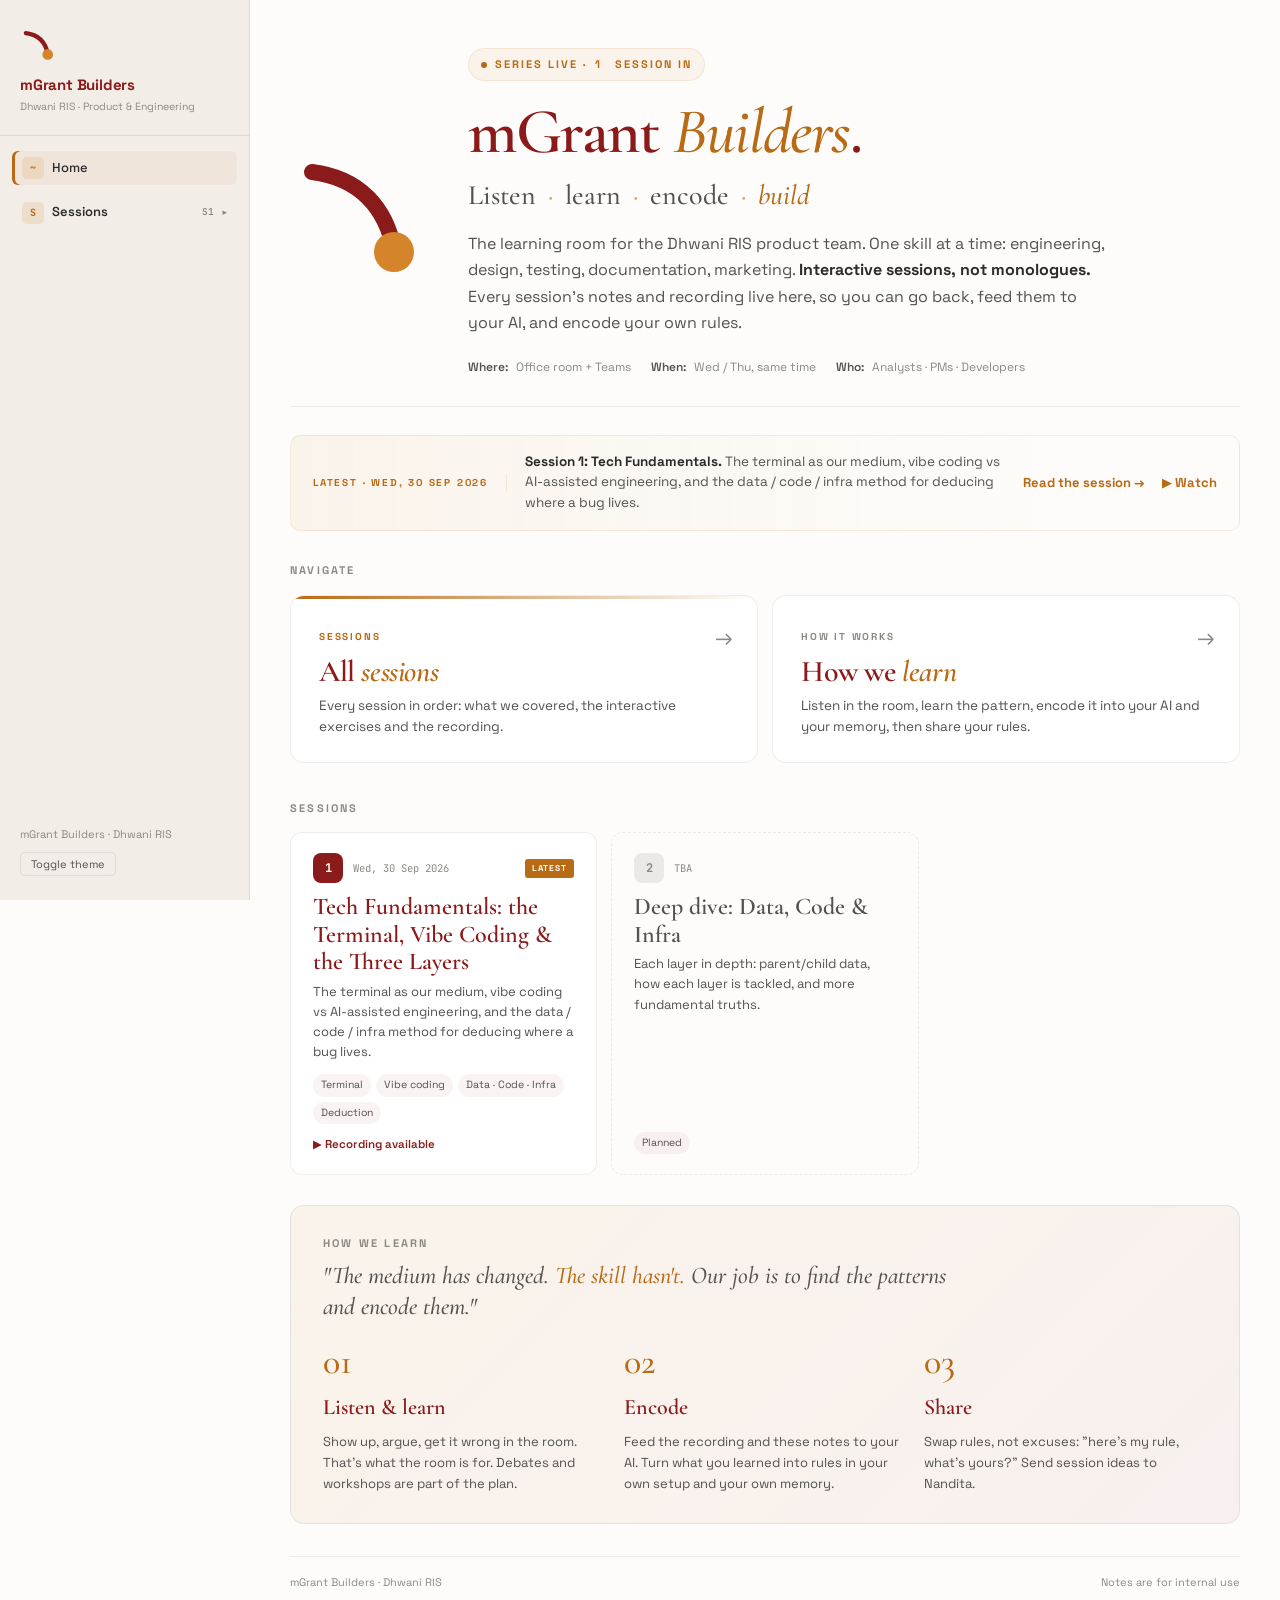
==== commit 40962f0c: "Session 1: 1-minute Q&A summary, prominent recording links, cache-busted assets Co-Authored-By: Clau" ====
--- a/index.html
+++ b/index.html
@@ -12,7 +12,7 @@
 <link rel="icon" type="image/svg+xml" href="assets/logo.svg">
 <link rel="preconnect" href="https://fonts.googleapis.com">
 <link rel="stylesheet" href="https://fonts.googleapis.com/css2?family=Cormorant+Garamond:ital,wght@0,500;0,600;1,500&family=Space+Grotesk:wght@400;500;600;700&family=JetBrains+Mono:wght@400;500;600;700&display=swap">
-<link rel="stylesheet" href="assets/style.css">
+<link rel="stylesheet" href="assets/style.css?v=3">
 </head>
 <body data-root="" data-page="index">
 
@@ -86,7 +86,7 @@
 
 </div></div>
 
-<script src="assets/sessions.js"></script>
-<script src="assets/site.js"></script>
+<script src="assets/sessions.js?v=3"></script>
+<script src="assets/site.js?v=3"></script>
 </body>
 </html>
--- a/assets/style.css
+++ b/assets/style.css
@@ -558,3 +558,20 @@
 .sc-line:not(.lead) p { background: rgba(128,128,128,0.06); border-radius: 8px; padding: 6px 12px; }
 .sc-line p strong { color: var(--text); }
 @media (max-width: 560px) { .sc-line { grid-template-columns: 1fr; gap: 0; } .rec-banner { flex-wrap: wrap; } .rec-cta { width: 100%; padding-left: 60px; } }
+
+/* Watch button in page header */
+.watch-btn { display: inline-flex; align-items: center; gap: 8px; margin-top: 14px; padding: 9px 18px; border-radius: 999px; background: var(--primary); color: #fff; font-size: 13.5px; font-weight: 600; text-decoration: none; transition: transform .15s, box-shadow .15s; }
+.watch-btn:hover { transform: translateY(-1px); box-shadow: 0 6px 18px rgba(139,26,26,.25); }
+.watch-btn span { font-size: 11px; }
+.sidebar-link.rec-link { color: var(--primary); font-weight: 600; }
+.sidebar-link.rec-link .link-icon { background: var(--primary); color: #fff; }
+.session-card .sc-rec { margin-top: 10px; font-size: 11.5px; font-weight: 600; color: var(--primary); }
+
+/* 1-minute Q&A */
+.qa-list { display: grid; grid-template-columns: 1fr 1fr; gap: 10px; margin-top: 8px; }
+.qa { display: flex; gap: 12px; padding: 14px 16px; border: 1px solid var(--rule); border-radius: 10px; background: var(--card-bg); }
+.qa-n { font-family: 'JetBrains Mono', monospace; font-weight: 700; font-size: 11px; min-width: 24px; height: 24px; border-radius: 6px; display: flex; align-items: center; justify-content: center; background: var(--primary-bg); color: var(--primary); flex-shrink: 0; }
+.qa-q { font-size: 14px; font-weight: 600; margin-bottom: 3px; line-height: 1.4; }
+.qa-a { font-size: 13.5px; color: var(--text-mid); line-height: 1.6; }
+.qa-a strong { color: var(--text); }
+@media (max-width: 900px) { .qa-list { grid-template-columns: 1fr; } }
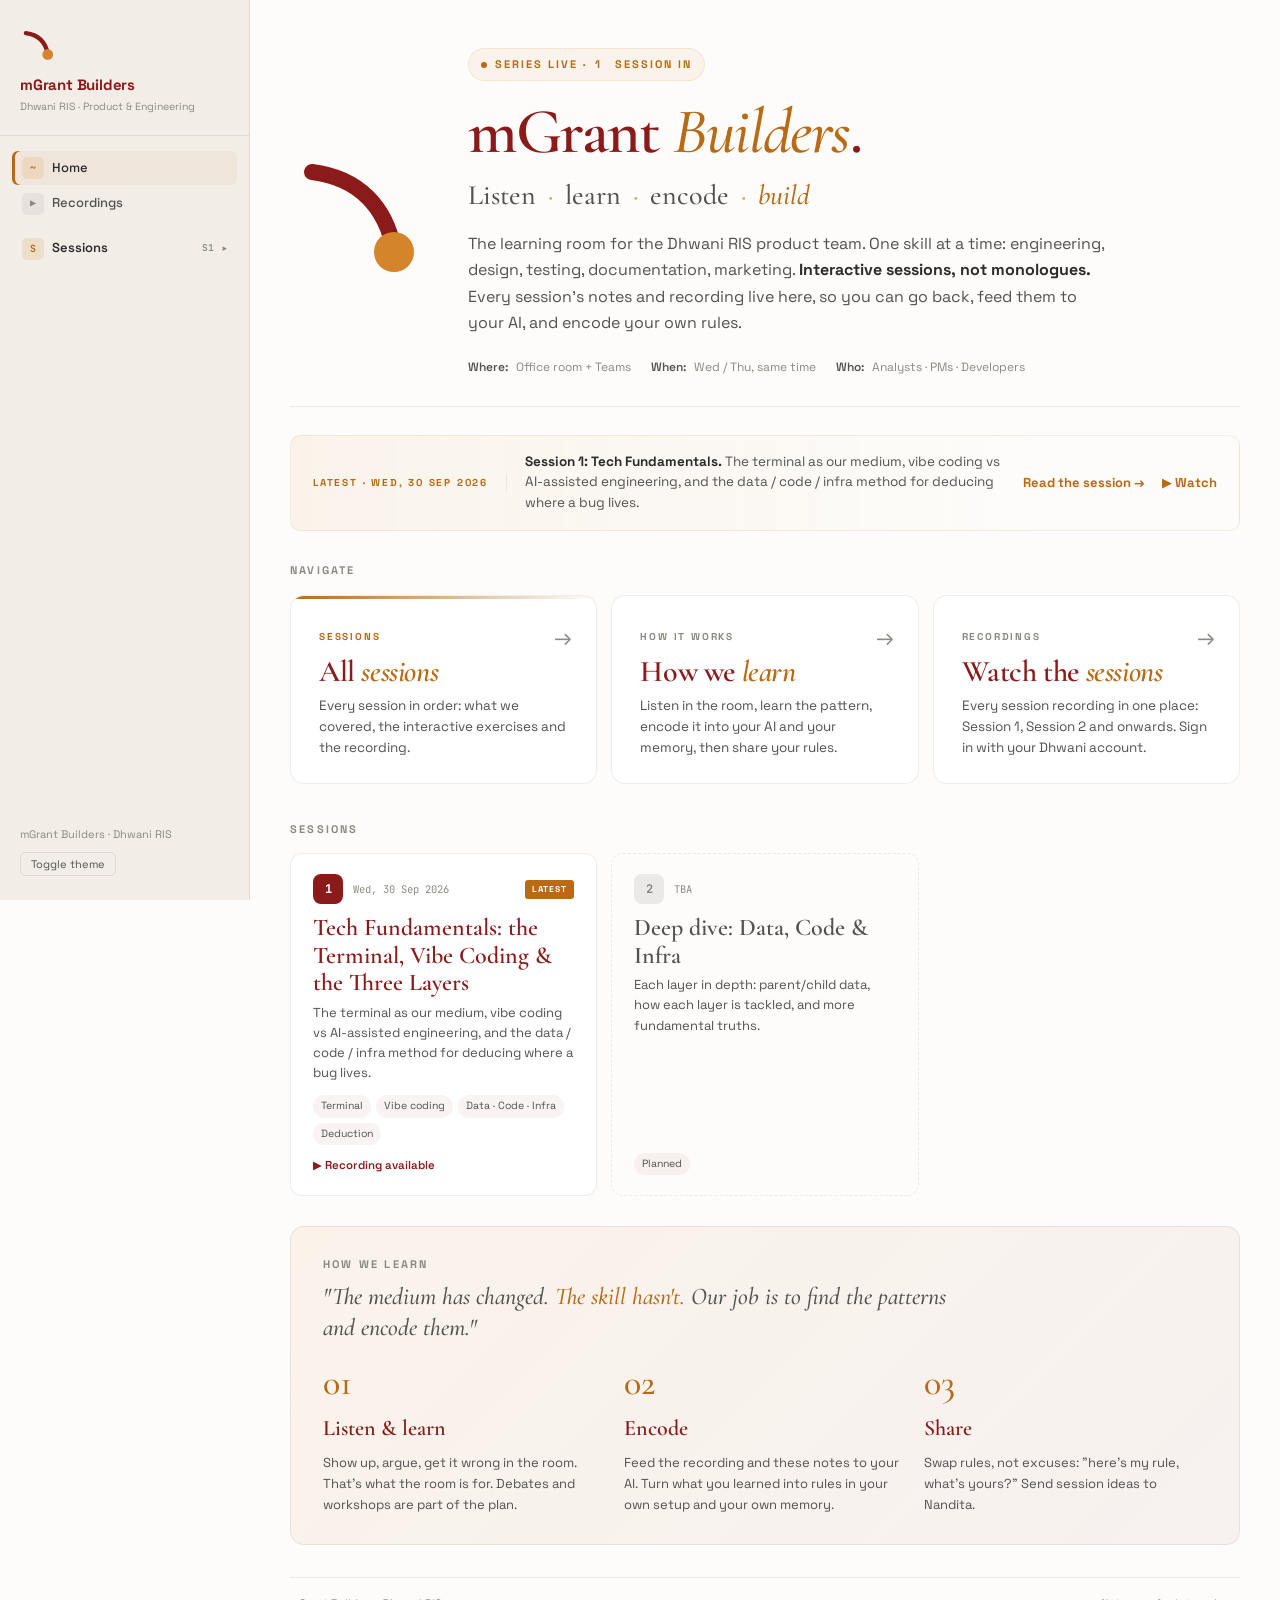
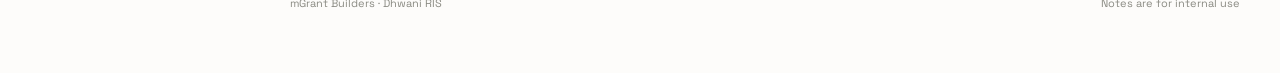
==== commit ffe77245: "Add Recordings page listing every session recording Co-Authored-By: Claude Opus 5.5 (1M context) <no" ====
--- a/index.html
+++ b/index.html
@@ -12,7 +12,7 @@
 <link rel="icon" type="image/svg+xml" href="assets/logo.svg">
 <link rel="preconnect" href="https://fonts.googleapis.com">
 <link rel="stylesheet" href="https://fonts.googleapis.com/css2?family=Cormorant+Garamond:ital,wght@0,500;0,600;1,500&family=Space+Grotesk:wght@400;500;600;700&family=JetBrains+Mono:wght@400;500;600;700&display=swap">
-<link rel="stylesheet" href="assets/style.css?v=3">
+<link rel="stylesheet" href="assets/style.css?v=4">
 </head>
 <body data-root="" data-page="index">
 
@@ -52,6 +52,11 @@
       <h3>How we <em>learn</em></h3>
       <p>Listen in the room, learn the pattern, encode it into your AI and your memory, then share your rules.</p>
     </a>
+    <a class="home-nav-card" href="recordings.html">
+      <span class="home-nav-tag">Recordings</span>
+      <h3>Watch the <em>sessions</em></h3>
+      <p>Every session recording in one place: Session 1, Session 2 and onwards. Sign in with your Dhwani account.</p>
+    </a>
   </div>
 
   <div class="eyebrow">Sessions</div>
@@ -86,7 +91,7 @@
 
 </div></div>
 
-<script src="assets/sessions.js?v=3"></script>
-<script src="assets/site.js?v=3"></script>
+<script src="assets/sessions.js?v=4"></script>
+<script src="assets/site.js?v=4"></script>
 </body>
 </html>
--- a/assets/style.css
+++ b/assets/style.css
@@ -468,7 +468,7 @@
 
 .eyebrow { font-size: 11px; font-weight: 700; letter-spacing: .2em; text-transform: uppercase; color: var(--text-light); margin: 0 0 14px; }
 
-.home-nav { display: grid; grid-template-columns: repeat(2, 1fr); gap: 14px; margin: 4px 0 36px; }
+.home-nav { display: grid; grid-template-columns: repeat(3, 1fr); gap: 14px; margin: 4px 0 36px; }
 .home-nav-card {
   display: block; position: relative; padding: 26px 28px 24px; border: 1px solid var(--rule); border-radius: 14px;
   text-decoration: none; color: inherit; background: var(--card-bg); transition: transform .18s, box-shadow .18s, border-color .18s; overflow: hidden;
@@ -575,3 +575,27 @@
 .qa-a { font-size: 13.5px; color: var(--text-mid); line-height: 1.6; }
 .qa-a strong { color: var(--text); }
 @media (max-width: 900px) { .qa-list { grid-template-columns: 1fr; } }
+
+/* Recordings page */
+.rec-grid { display: flex; flex-direction: column; gap: 14px; margin-bottom: 20px; }
+.rec-card { display: grid; grid-template-columns: 280px 1fr; gap: 22px; padding: 16px; border: 1px solid var(--rule); border-radius: 14px; background: var(--card-bg); align-items: center; }
+.rec-card.pending { border-style: dashed; background: transparent; }
+.rec-thumb { position: relative; aspect-ratio: 16 / 9; border-radius: 10px; overflow: hidden; display: flex; align-items: center; justify-content: center; text-decoration: none;
+  background: radial-gradient(circle at 78% 72%, #D4842A 0 14%, transparent 15%), linear-gradient(135deg, #8B1A1A, #5E1010); }
+.rec-card.pending .rec-thumb { background: repeating-linear-gradient(135deg, rgba(128,128,128,.08) 0 10px, rgba(128,128,128,.03) 10px 20px); }
+.rec-thumb-num { position: absolute; top: 10px; left: 12px; font-family: 'Cormorant Garamond', Georgia, serif; font-size: 28px; font-weight: 600; color: rgba(255,255,255,.9); line-height: 1; }
+.rec-card.pending .rec-thumb-num { color: var(--text-light); }
+.rec-thumb-play { width: 54px; height: 54px; border-radius: 50%; background: rgba(255,255,255,.95); color: #8B1A1A; display: flex; align-items: center; justify-content: center; font-size: 18px; padding-left: 4px; transition: transform .15s; box-shadow: 0 6px 20px rgba(0,0,0,.25); }
+.rec-card.pending .rec-thumb-play { background: var(--card-bg); color: var(--text-light); padding-left: 0; box-shadow: none; border: 1px solid var(--rule); }
+a.rec-thumb:hover .rec-thumb-play { transform: scale(1.08); }
+.rec-thumb-dur { position: absolute; bottom: 8px; right: 10px; font-family: 'JetBrains Mono', monospace; font-size: 11px; font-weight: 600; background: rgba(0,0,0,.6); color: #fff; padding: 2px 7px; border-radius: 4px; }
+.rec-meta { font-family: 'JetBrains Mono', monospace; font-size: 11px; color: var(--text-light); display: flex; align-items: center; gap: 8px; }
+.rec-meta .sc-badge { font-family: 'Space Grotesk', sans-serif; font-size: 8.5px; font-weight: 700; letter-spacing: 1px; text-transform: uppercase; padding: 2px 7px; border-radius: 3px; background: var(--accent); color: #fff; }
+.rec-info h3 { font-family: 'Cormorant Garamond', Georgia, serif; font-size: 26px; font-weight: 600; color: var(--primary); line-height: 1.15; margin: 4px 0 6px; }
+.rec-card.pending .rec-info h3 { color: var(--text-mid); }
+.rec-info p { font-size: 13.5px; color: var(--text-mid); line-height: 1.55; max-width: 560px; }
+.rec-actions { display: flex; align-items: center; gap: 16px; flex-wrap: wrap; margin-top: 4px; }
+.rec-notes { font-size: 13px; font-weight: 700; color: var(--accent); text-decoration: none; margin-top: 14px; }
+.rec-notes:hover { text-decoration: underline; }
+.rec-soon { font-size: 12.5px; color: var(--text-light); font-style: italic; margin-top: 12px; }
+@media (max-width: 760px) { .rec-card { grid-template-columns: 1fr; gap: 14px; } }
